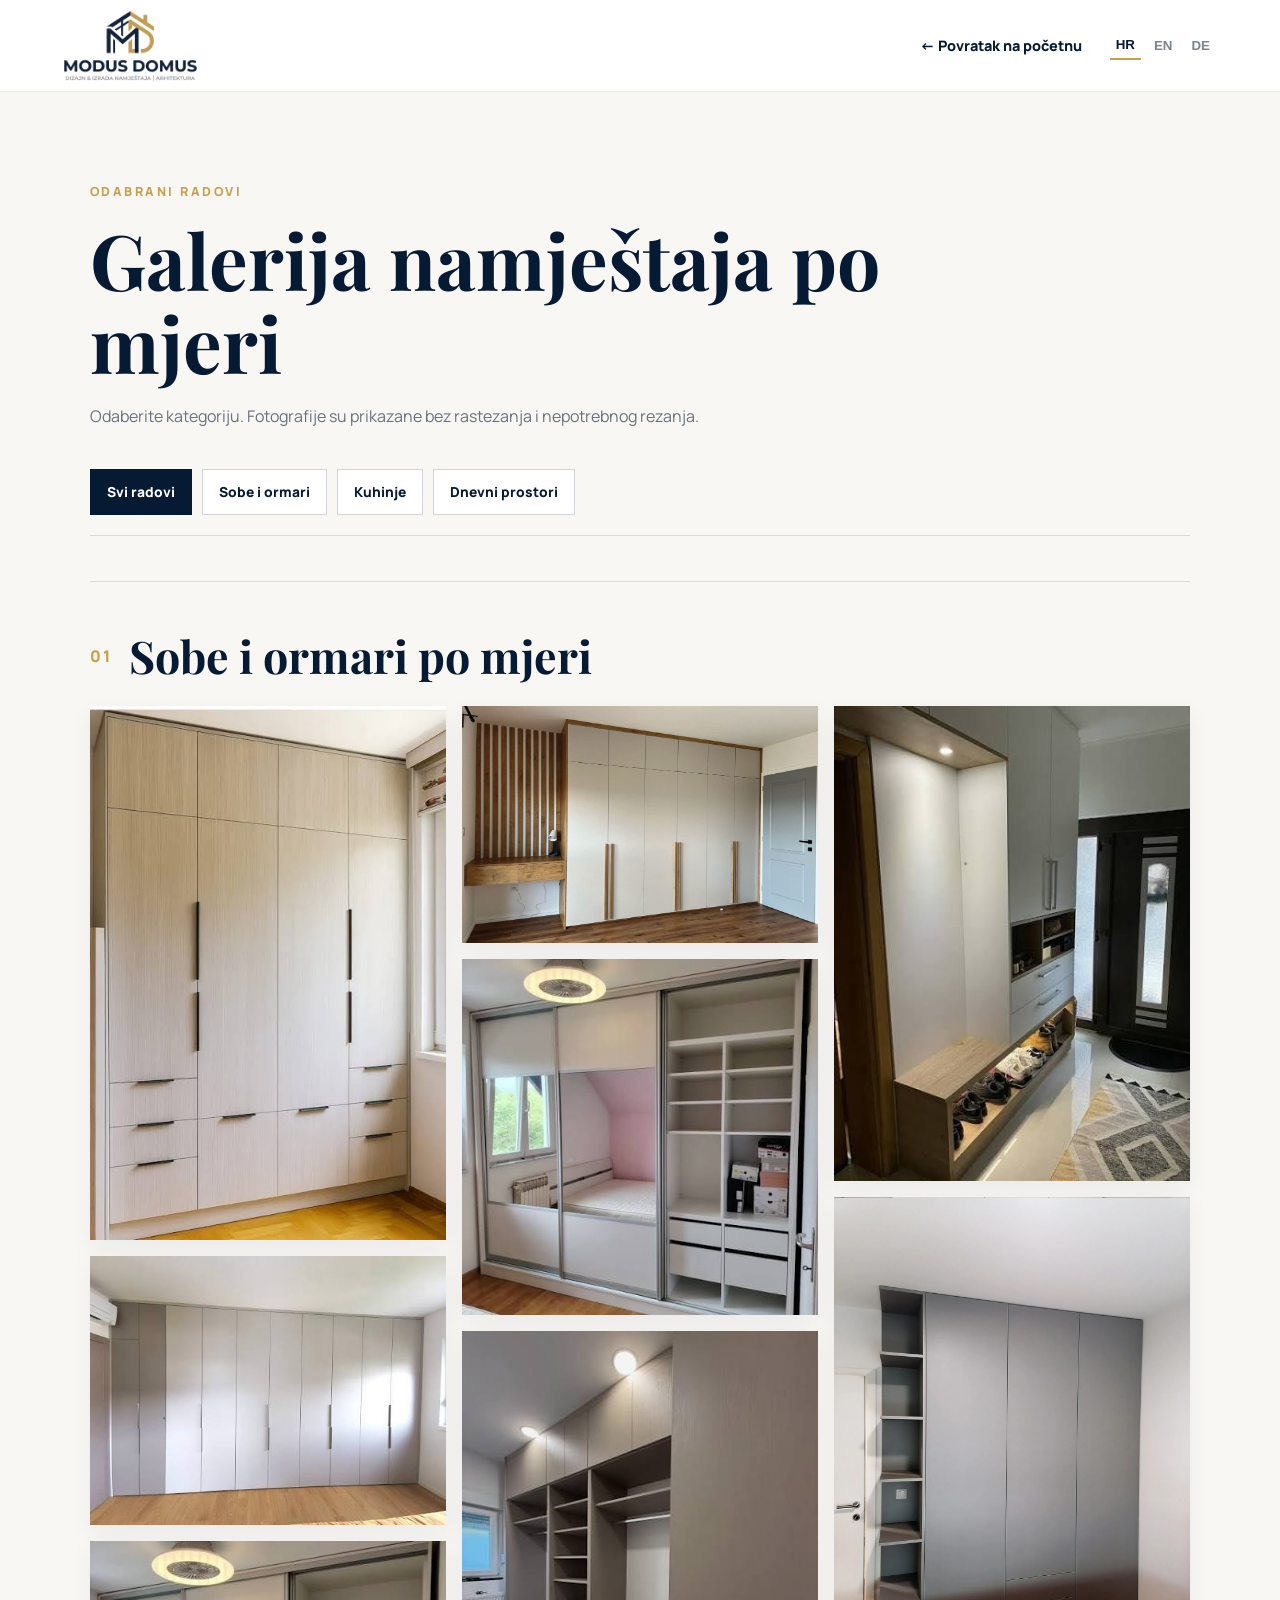
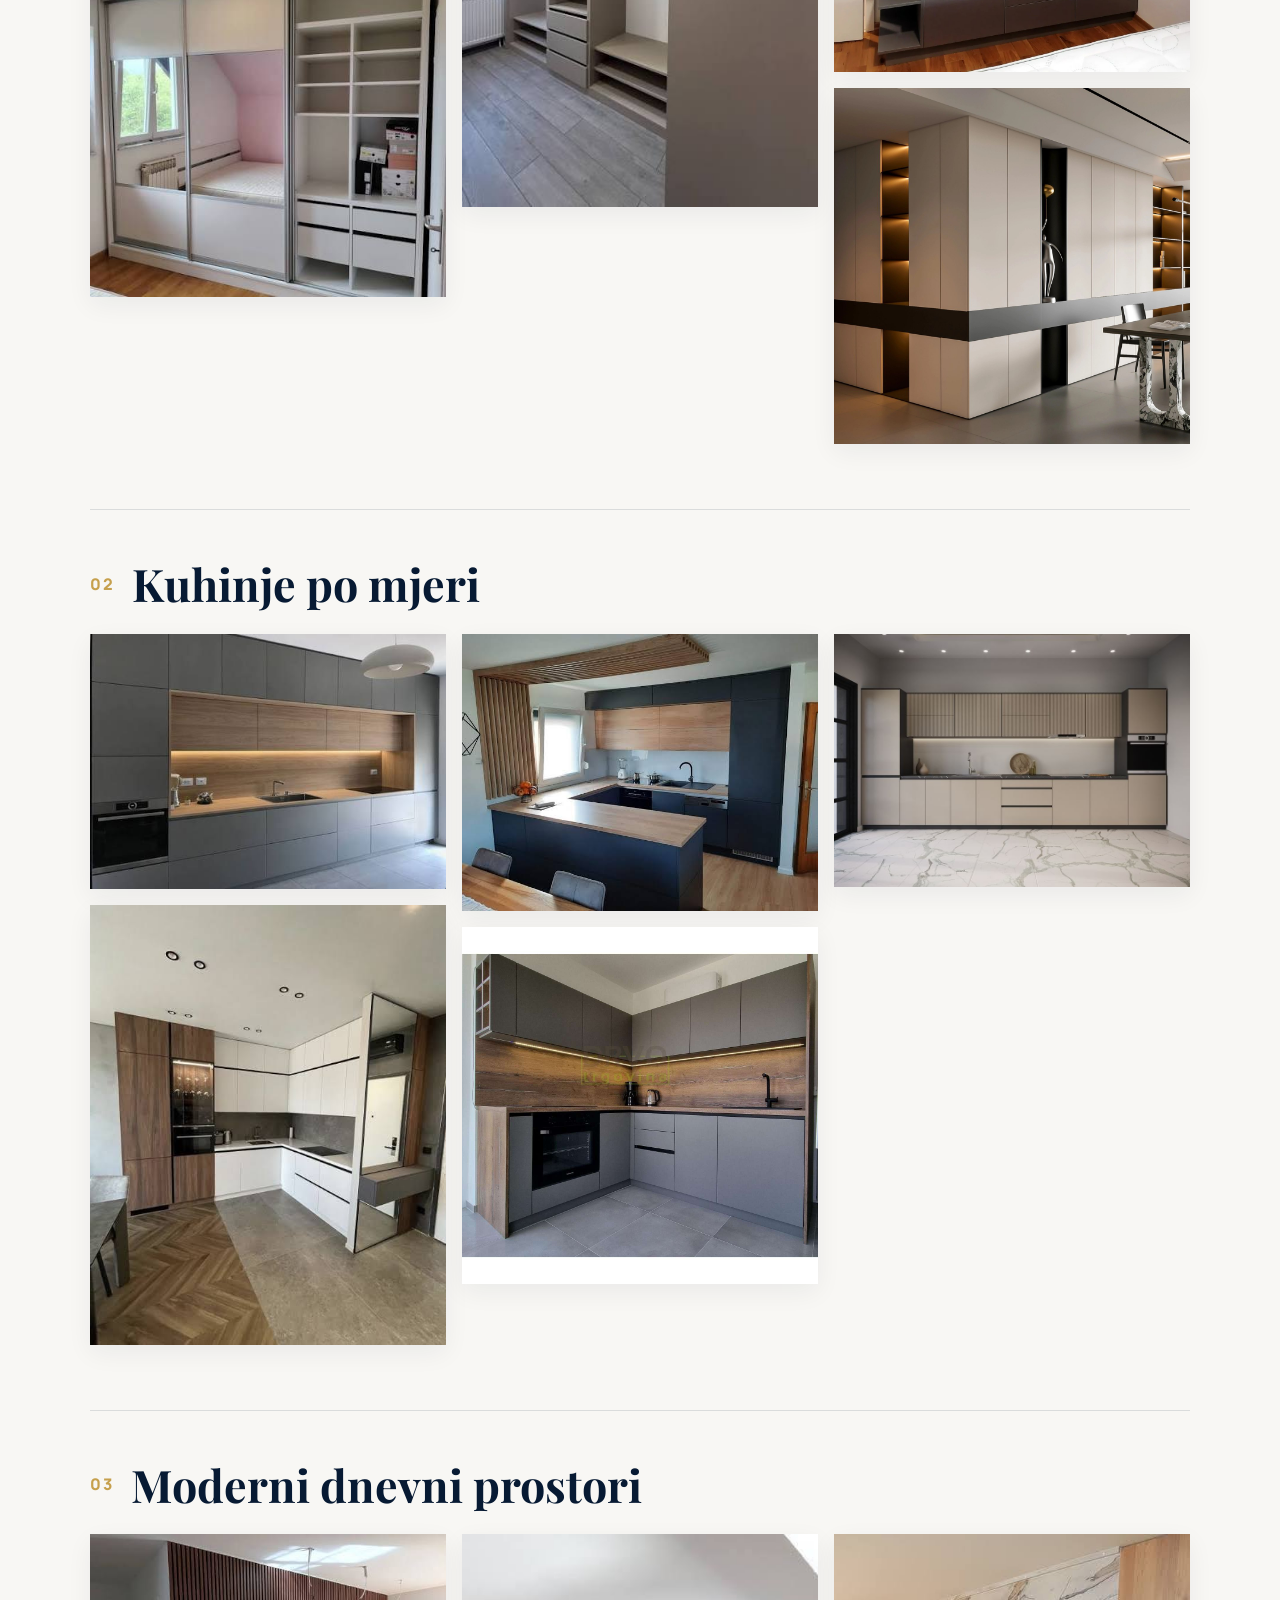
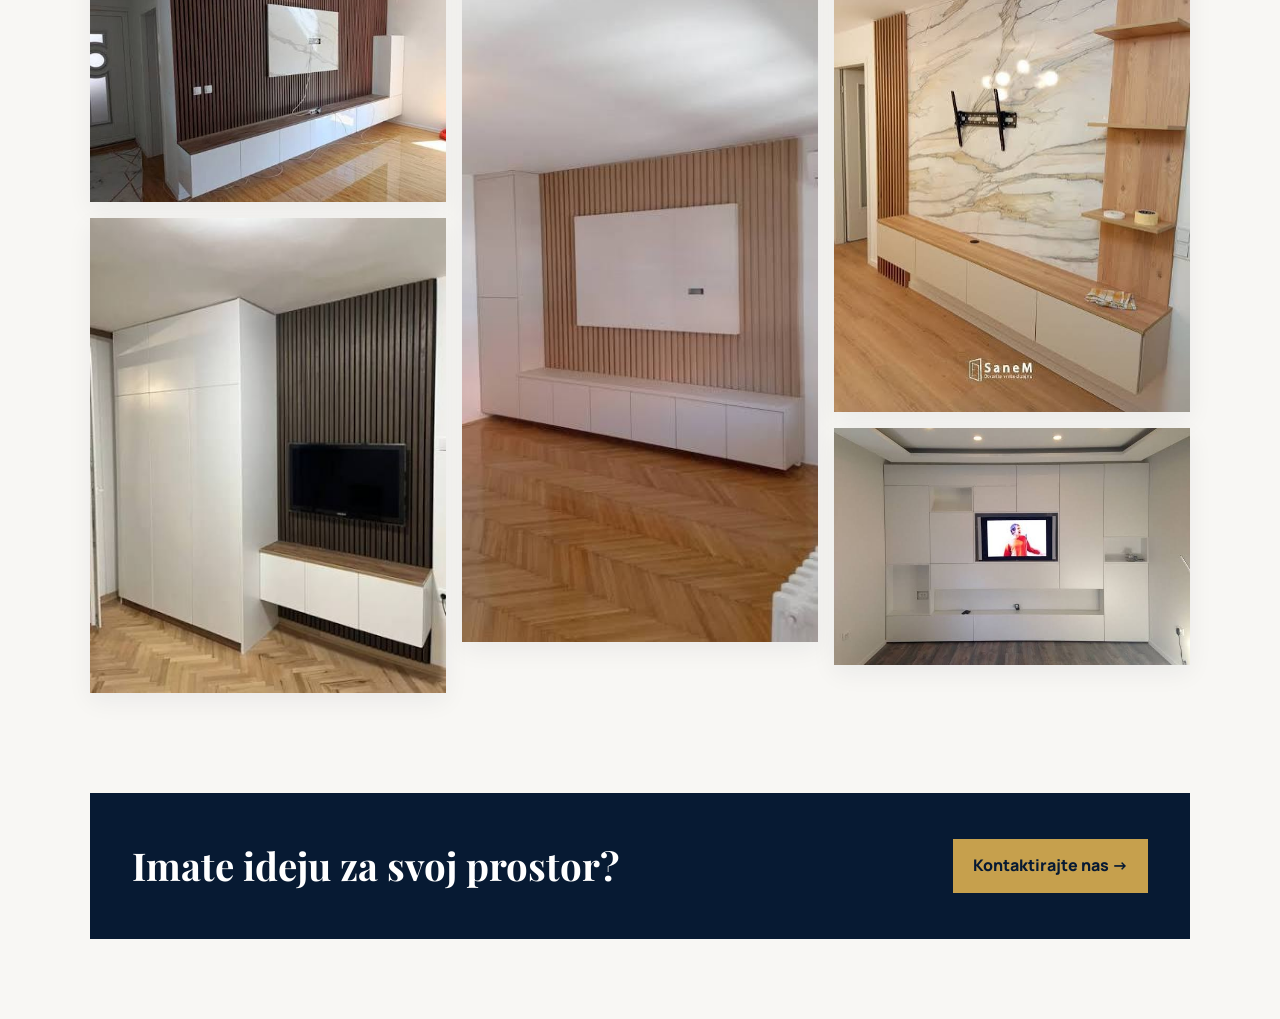
==== galerija.html @ ca702a1d "modus-domus-web v10" ====
<!DOCTYPE html>
<html lang="hr">
<head>
  <meta charset="UTF-8">
  <meta name="viewport" content="width=device-width, initial-scale=1.0">
  <meta name="description" content="Galerija radova Modus Domus – sobe i ormari, kuhinje i moderni dnevni prostori.">
  <title>Galerija | Modus Domus</title>
  <link rel="preconnect" href="https://fonts.googleapis.com">
  <link rel="preconnect" href="https://fonts.gstatic.com" crossorigin>
  <link href="https://fonts.googleapis.com/css2?family=Manrope:wght@400;500;600;700;800&family=Playfair+Display:wght@600;700&display=swap" rel="stylesheet">
  <link rel="stylesheet" href="gallery.css">
</head>
<body>
  <header class="gallery-header">
    <a href="index.html" class="gallery-brand"><img src="assets/logo-modus-domus-transparent.png" alt="Modus Domus"></a>
    <a class="back-link" href="index.html#projects" data-g18n="back">← Povratak na početnu</a>
    <div class="gallery-languages">
      <button class="gallery-lang active" data-lang="hr">HR</button>
      <button class="gallery-lang" data-lang="en">EN</button>
      <button class="gallery-lang" data-lang="de">DE</button>
    </div>
  </header>

  <main>
    <section class="gallery-hero">
      <p class="gallery-kicker" data-g18n="kicker">ODABRANI RADOVI</p>
      <h1 data-g18n="title">Galerija namještaja po mjeri</h1>
      <p data-g18n="intro">Fotografije su prikazane u izvornom omjeru, bez rastezanja i nepotrebnog rezanja.</p>
    </section>

    <nav class="gallery-filter" aria-label="Kategorije galerije">
      <button class="gallery-filter-button active" data-filter="all" data-g18n="filterAll">Svi radovi</button>
      <button class="gallery-filter-button" data-filter="sobe" data-g18n="filterRooms">Sobe i ormari</button>
      <button class="gallery-filter-button" data-filter="kuhinje" data-g18n="filterKitchens">Kuhinje</button>
      <button class="gallery-filter-button" data-filter="dnevni" data-g18n="filterLiving">Dnevni prostori</button>
    </nav>

    <section id="sobe" class="gallery-section" data-category="sobe">
      <div class="gallery-section-head">
        <span>01</span>
        <h2 data-g18n="rooms">Sobe i ormari po mjeri</h2>
      </div>
      <div class="masonry">
        <button class="gallery-photo" data-full="assets/gallery/sobe-1.jpg"><img src="assets/gallery/sobe-1.jpg" alt="Ormar po mjeri"></button>
        <button class="gallery-photo" data-full="assets/gallery/sobe-2.jpg"><img src="assets/gallery/sobe-2.jpg" alt="Ugradbeni ormar"></button>
        <button class="gallery-photo" data-full="assets/gallery/sobe-3.jpg"><img src="assets/gallery/sobe-3.jpg" alt="Klizni ormar"></button>
        <button class="gallery-photo" data-full="assets/gallery/sobe-4.jpg"><img src="assets/gallery/sobe-4.jpg" alt="Soba i ormar po mjeri"></button>
        <button class="gallery-photo" data-full="assets/gallery/sobe-5.jpg"><img src="assets/gallery/sobe-5.jpg" alt="Klizni ormar s ogledalom"></button>
        <button class="gallery-photo" data-full="assets/gallery/sobe-6.jpg"><img src="assets/gallery/sobe-6.jpg" alt="Unutrašnjost garderobnog ormara"></button>
        <button class="gallery-photo" data-full="assets/gallery/sobe-7.jpg"><img src="assets/gallery/sobe-7.jpg" alt="Ormar i ormarić za ulazni prostor"></button>
        <button class="gallery-photo" data-full="assets/gallery/sobe-8.jpg"><img src="assets/gallery/sobe-8.jpg" alt="Ugradbeni ormar u spavaćoj sobi"></button>
        <button class="gallery-photo" data-full="assets/gallery/sobe-9.jpg"><img src="assets/gallery/sobe-9.jpg" alt="Moderan ormar po mjeri"></button>
      </div>
    </section>

    <section id="kuhinje" class="gallery-section" data-category="kuhinje">
      <div class="gallery-section-head">
        <span>02</span>
        <h2 data-g18n="kitchens">Kuhinje po mjeri</h2>
      </div>
      <div class="masonry">
        <button class="gallery-photo" data-full="assets/gallery/kuhinja-1.jpg"><img src="assets/gallery/kuhinja-1.jpg" alt="Moderna kuhinja"></button>
        <button class="gallery-photo" data-full="assets/gallery/kuhinja-2.jpg"><img src="assets/gallery/kuhinja-2.jpg" alt="Kutna kuhinja"></button>
        <button class="gallery-photo" data-full="assets/gallery/kuhinja-3.jpg"><img src="assets/gallery/kuhinja-3.jpg" alt="Kuhinja s poluotokom"></button>
        <button class="gallery-photo" data-full="assets/gallery/kuhinja-4.jpg"><img src="assets/gallery/kuhinja-4.jpg" alt="Kompaktna kuhinja"></button>
        <button class="gallery-photo" data-full="assets/gallery/kuhinja-5.jpg"><img src="assets/gallery/kuhinja-5.jpg" alt="Linearna kuhinja po mjeri"></button>
      </div>
    </section>

    <section id="dnevni" class="gallery-section" data-category="dnevni">
      <div class="gallery-section-head">
        <span>03</span>
        <h2 data-g18n="living">Moderni dnevni prostori</h2>
      </div>
      <div class="masonry">
        <button class="gallery-photo" data-full="assets/gallery/dnevni-1.jpg"><img src="assets/gallery/dnevni-1.jpg" alt="Moderan TV zid"></button>
        <button class="gallery-photo" data-full="assets/gallery/dnevni-2.jpg"><img src="assets/gallery/dnevni-2.jpg" alt="TV element po mjeri"></button>
        <button class="gallery-photo" data-full="assets/gallery/dnevni-3.jpg"><img src="assets/gallery/dnevni-3.jpg" alt="Dnevni prostor s drvenim detaljima"></button>
        <button class="gallery-photo" data-full="assets/gallery/dnevni-4.jpg"><img src="assets/gallery/dnevni-4.jpg" alt="Kompletan dnevni prostor"></button>
        <button class="gallery-photo" data-full="assets/gallery/dnevni-5.jpg"><img src="assets/gallery/dnevni-5.jpg" alt="Zidni element za dnevni boravak"></button>
      </div>
    </section>

    <section class="gallery-contact">
      <h2 data-g18n="ctaTitle">Imate ideju za svoj prostor?</h2>
      <a href="index.html#contact" data-g18n="cta">Kontaktirajte nas →</a>
    </section>
  </main>

  <div class="gallery-lightbox" id="galleryLightbox" aria-hidden="true">
    <button class="gallery-lightbox-close" aria-label="Zatvori">×</button>
    <img src="" alt="Povećani prikaz projekta">
  </div>

  <script src="gallery.js"></script>
</body>
</html>
---- gallery.css ----
*{box-sizing:border-box;margin:0;padding:0}
:root{--navy:#071a33;--gold:#c6a04d;--cream:#f4f0e7;--muted:#68717f}
body{font-family:"Manrope",sans-serif;color:var(--navy);background:#f8f7f4;line-height:1.6}
a{text-decoration:none;color:inherit}
img{display:block;max-width:100%}
.gallery-header{
  min-height:92px;padding:10px 5vw;display:flex;align-items:center;gap:28px;
  position:sticky;top:0;z-index:100;background:rgba(255,255,255,.94);
  backdrop-filter:blur(14px);border-bottom:1px solid rgba(7,26,51,.08)
}
.gallery-brand img{width:230px;height:70px;object-fit:contain;object-position:left}
.back-link{margin-left:auto;font-weight:800;font-size:.9rem}
.gallery-languages{display:flex;gap:7px}
.gallery-lang{border:0;background:transparent;padding:6px;cursor:pointer;font-weight:800;color:#7c8490}
.gallery-lang.active{color:var(--navy);border-bottom:2px solid var(--gold)}
main{padding:0 7vw 80px}
.gallery-hero{padding:90px 0 65px;max-width:900px}
.gallery-kicker{letter-spacing:.2em;color:var(--gold);font-size:.78rem;font-weight:800}
.gallery-hero h1,.gallery-section h2{
  font-family:"Playfair Display",serif;line-height:1.08
}
.gallery-hero h1{font-size:clamp(3rem,6vw,6rem);margin:16px 0 20px}
.gallery-hero>p:last-child{color:var(--muted);max-width:680px}
.gallery-section{padding:50px 0 65px;border-top:1px solid rgba(7,26,51,.12)}
.gallery-section-head{display:flex;align-items:center;gap:18px;margin-bottom:25px}
.gallery-section-head span{color:var(--gold);font-weight:800;letter-spacing:.12em}
.gallery-section h2{font-size:clamp(2rem,3.5vw,3.5rem)}
.masonry{columns:3 300px;column-gap:16px}
.gallery-photo{
  display:block;width:100%;margin:0 0 16px;border:0;padding:0;background:white;
  cursor:zoom-in;break-inside:avoid;box-shadow:0 8px 24px rgba(7,26,51,.06);
  overflow:hidden
}
.gallery-photo img{width:100%;height:auto;transition:transform .35s ease}
.gallery-photo:hover img{transform:scale(1.015)}
.gallery-contact{
  margin-top:35px;padding:42px;background:var(--navy);color:white;
  display:flex;align-items:center;justify-content:space-between;gap:25px
}
.gallery-contact h2{font-family:"Playfair Display",serif;font-size:clamp(1.8rem,3vw,3rem)}
.gallery-contact a{background:var(--gold);color:var(--navy);font-weight:800;padding:14px 20px}
.gallery-lightbox{
  position:fixed;inset:0;z-index:1000;background:rgba(2,10,20,.94);
  display:none;align-items:center;justify-content:center;padding:32px
}
.gallery-lightbox.open{display:flex}
.gallery-lightbox img{max-width:94vw;max-height:90vh;object-fit:contain}
.gallery-lightbox-close{
  position:absolute;right:25px;top:17px;border:0;background:transparent;
  color:white;font-size:2.8rem;cursor:pointer
}
@media(max-width:760px){
  .gallery-header{flex-wrap:wrap;gap:10px}
  .gallery-brand img{width:185px;height:60px}
  .back-link{order:3;width:100%;margin:0;text-align:center}
  main{padding-left:20px;padding-right:20px}
  .gallery-hero{padding:65px 0 45px}
  .masonry{columns:1}
  .gallery-contact{flex-direction:column;align-items:flex-start;padding:28px}
}

.gallery-filter{
  display:flex;
  flex-wrap:wrap;
  gap:10px;
  margin:-25px 0 45px;
  padding-bottom:20px;
  border-bottom:1px solid rgba(7,26,51,.12);
}
.gallery-filter-button{
  border:1px solid rgba(7,26,51,.18);
  background:white;
  color:var(--navy);
  padding:11px 16px;
  font:inherit;
  font-size:.86rem;
  font-weight:800;
  cursor:pointer;
  transition:.25s;
}
.gallery-filter-button:hover,
.gallery-filter-button.active{
  background:var(--navy);
  color:white;
  border-color:var(--navy);
}
.gallery-section.is-hidden{display:none}
@media(max-width:760px){
  .gallery-filter{margin-top:-10px}
  .gallery-filter-button{flex:1 1 calc(50% - 10px)}
}
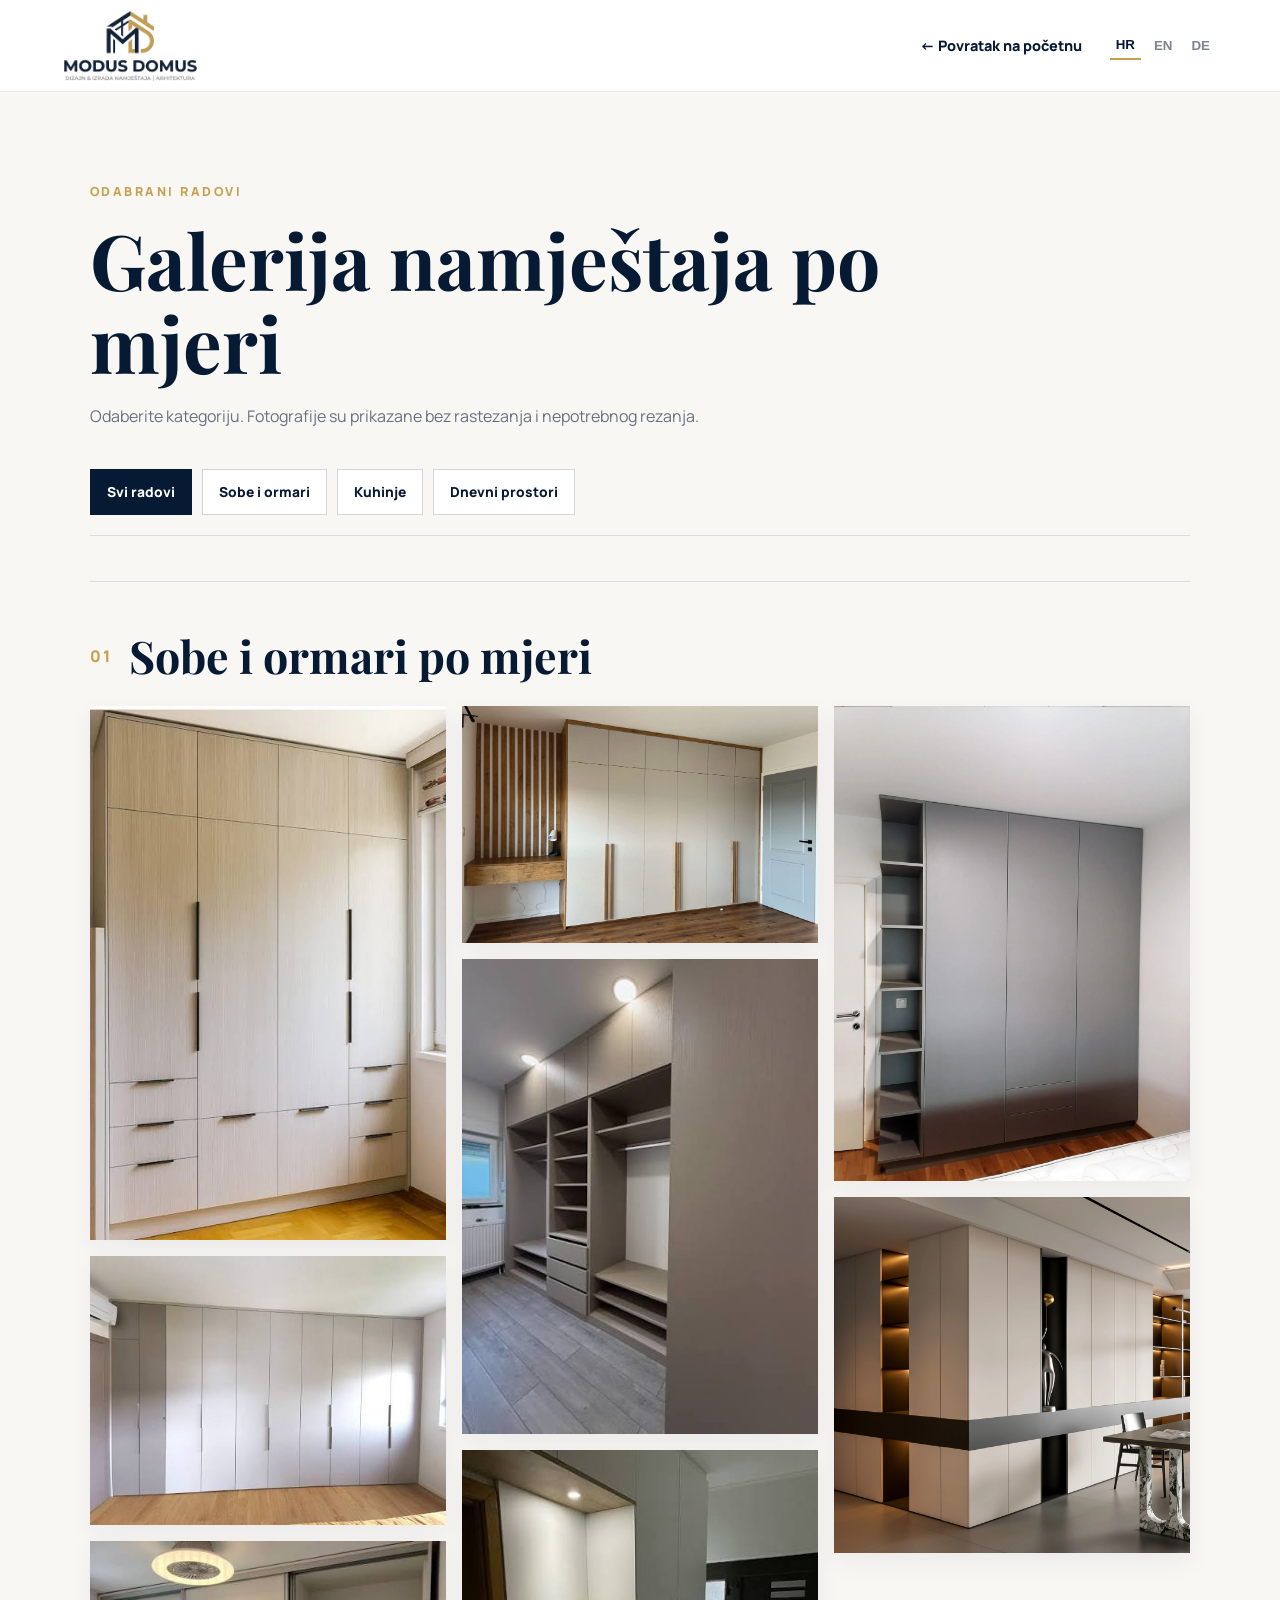
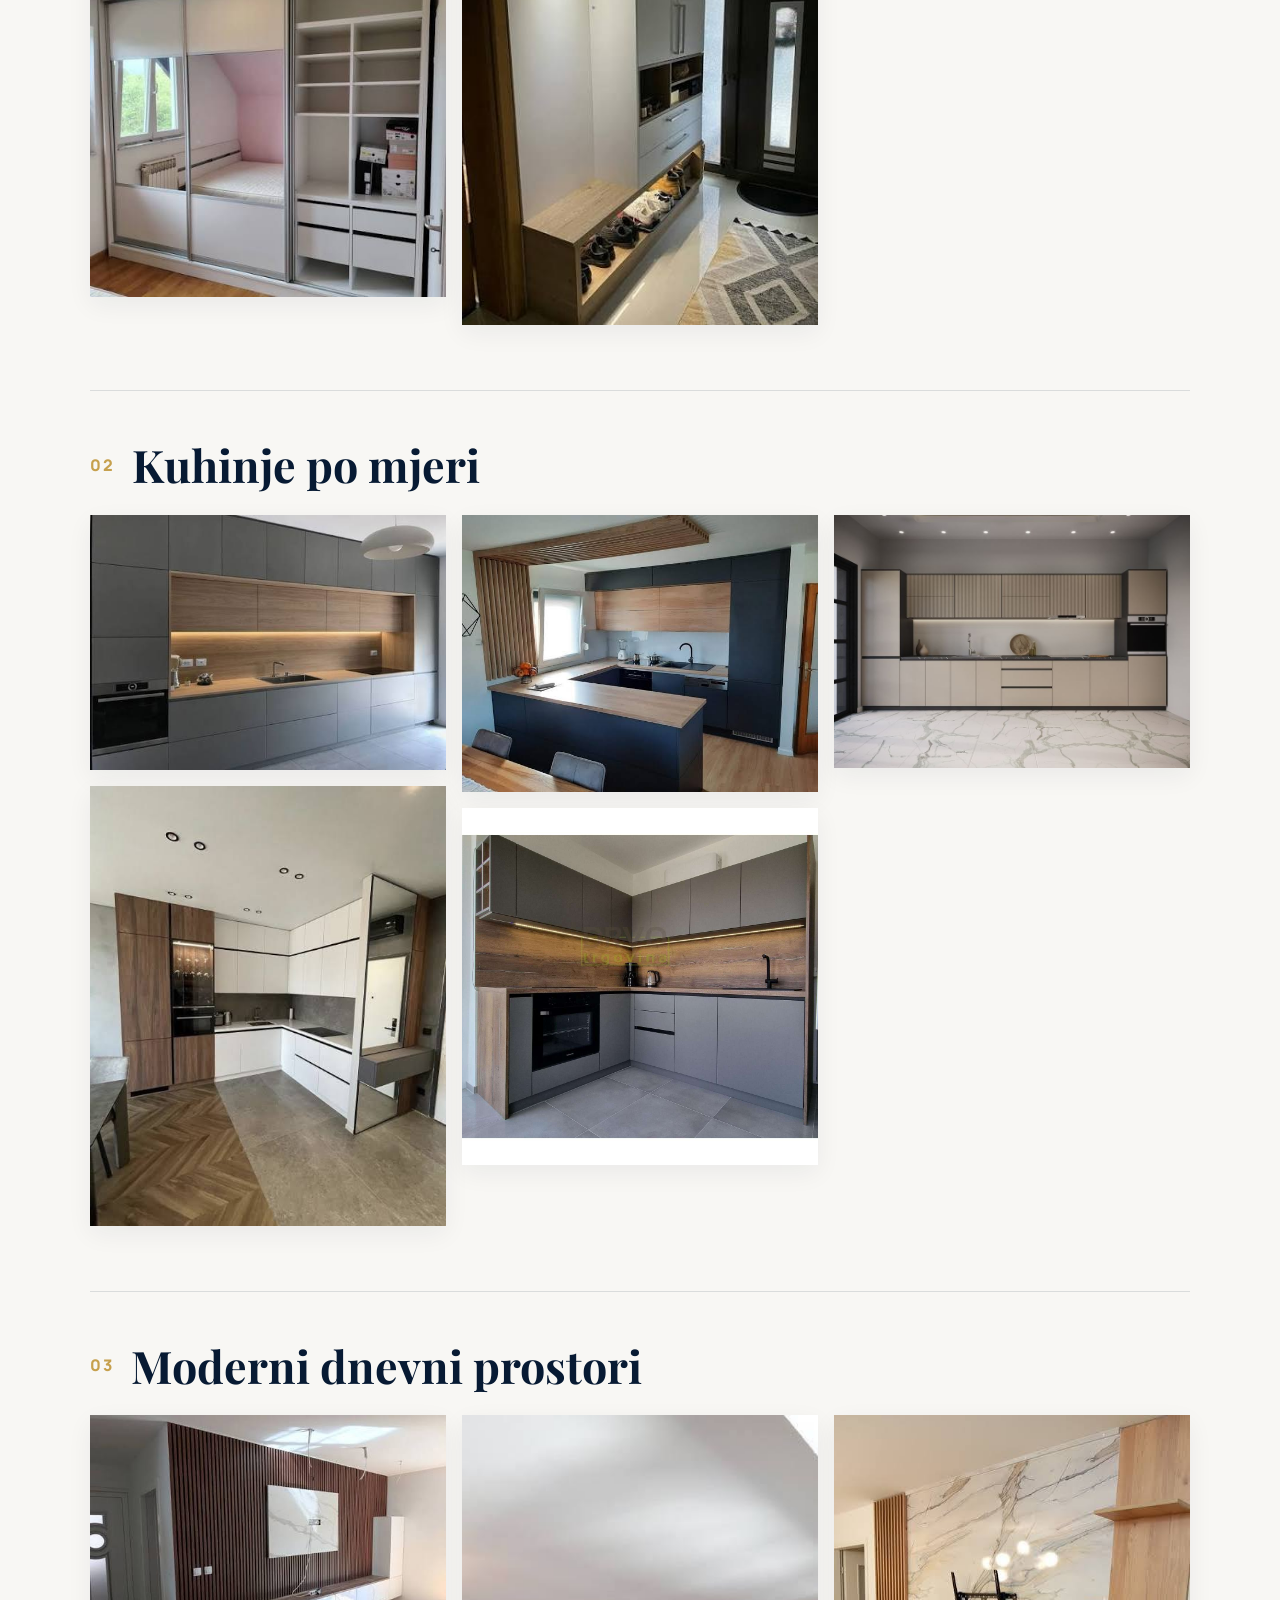
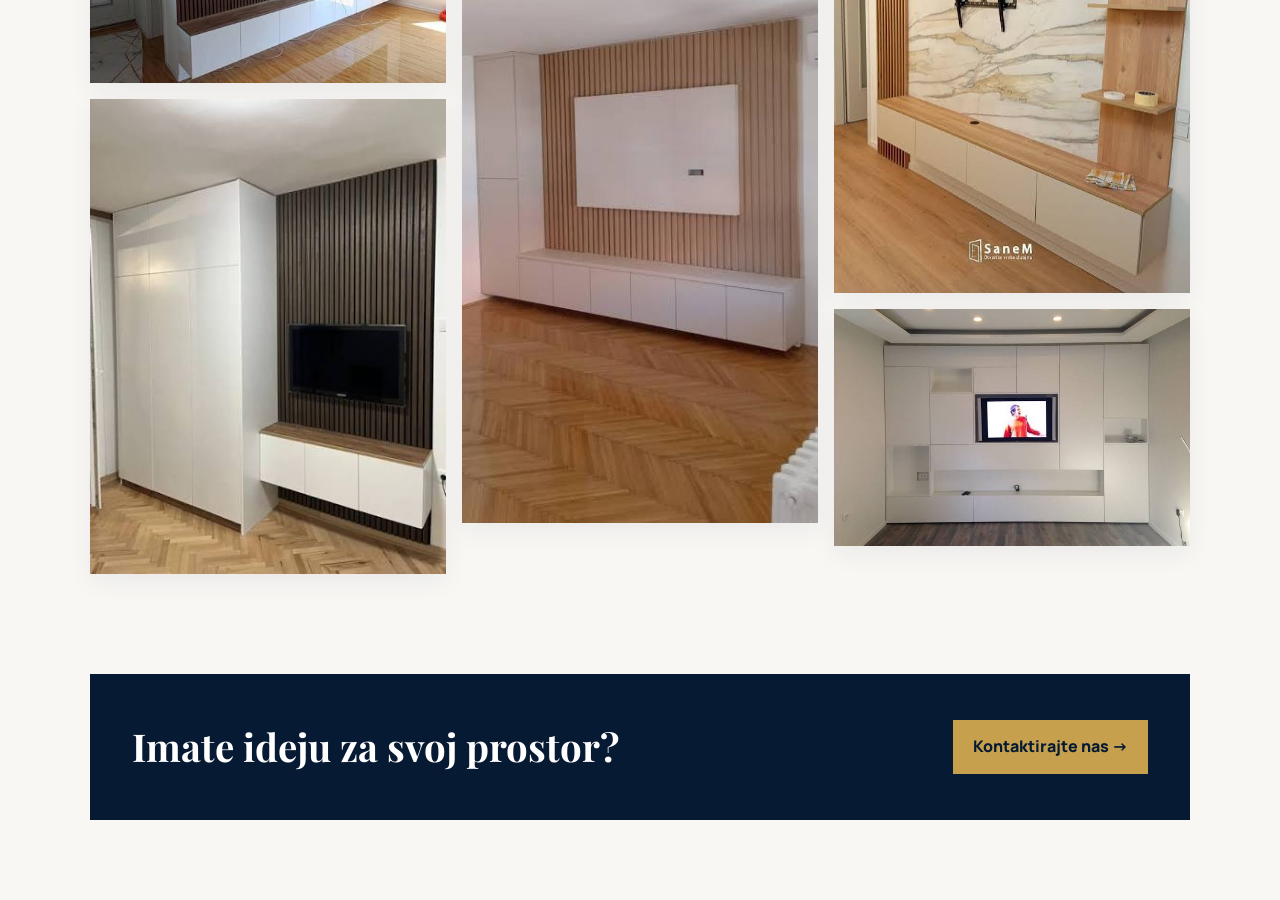
==== commit 4d29eb81: "Add files via upload" ====
--- a/galerija.html
+++ b/galerija.html
@@ -45,7 +45,7 @@
         <button class="gallery-photo" data-full="assets/gallery/sobe-2.jpg"><img src="assets/gallery/sobe-2.jpg" alt="Ugradbeni ormar"></button>
         <button class="gallery-photo" data-full="assets/gallery/sobe-3.jpg"><img src="assets/gallery/sobe-3.jpg" alt="Klizni ormar"></button>
         <button class="gallery-photo" data-full="assets/gallery/sobe-4.jpg"><img src="assets/gallery/sobe-4.jpg" alt="Soba i ormar po mjeri"></button>
-        <button class="gallery-photo" data-full="assets/gallery/sobe-5.jpg"><img src="assets/gallery/sobe-5.jpg" alt="Klizni ormar s ogledalom"></button>
+        
         <button class="gallery-photo" data-full="assets/gallery/sobe-6.jpg"><img src="assets/gallery/sobe-6.jpg" alt="Unutrašnjost garderobnog ormara"></button>
         <button class="gallery-photo" data-full="assets/gallery/sobe-7.jpg"><img src="assets/gallery/sobe-7.jpg" alt="Ormar i ormarić za ulazni prostor"></button>
         <button class="gallery-photo" data-full="assets/gallery/sobe-8.jpg"><img src="assets/gallery/sobe-8.jpg" alt="Ugradbeni ormar u spavaćoj sobi"></button>
